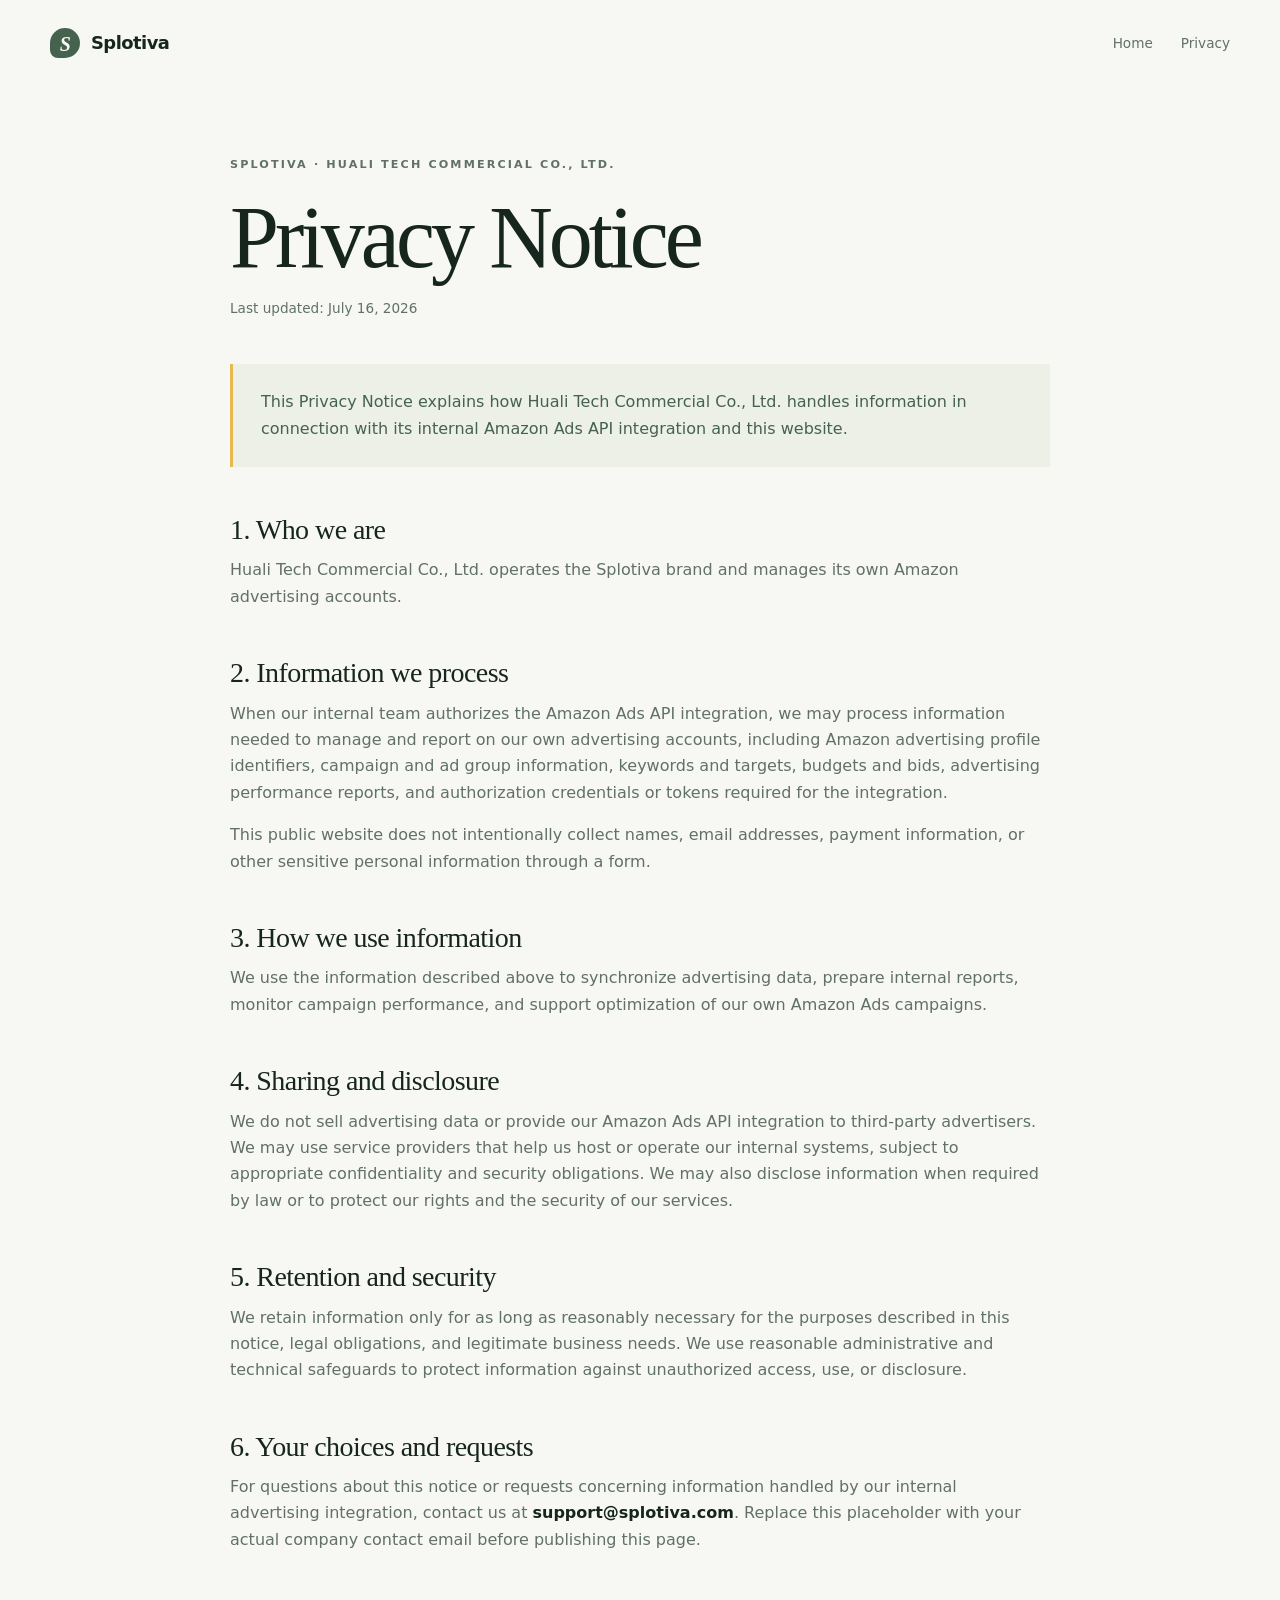
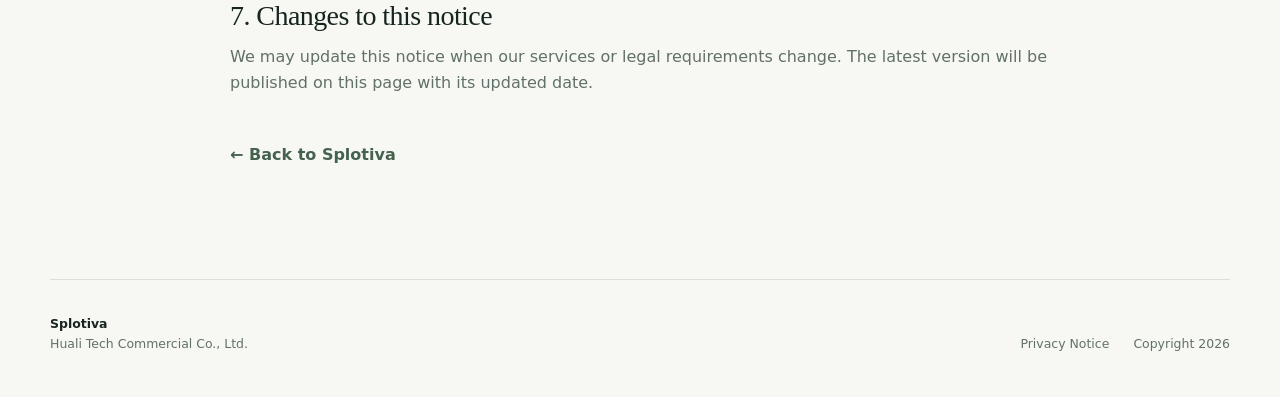
==== privacy.html @ e92fa5f4 "Create Splotiva website" ====
<!doctype html>
<html lang="en">
<head>
  <meta charset="utf-8">
  <meta name="viewport" content="width=device-width, initial-scale=1">
  <meta name="description" content="Privacy Notice for Splotiva and Huali Tech Commercial Co., Ltd.">
  <title>Privacy Notice | Splotiva</title>
  <link rel="stylesheet" href="styles.css">
</head>
<body>
  <header class="site-header">
    <a class="brand" href="index.html" aria-label="Splotiva home">
      <span class="brand-mark">S</span>
      <span>Splotiva</span>
    </a>
    <nav aria-label="Main navigation">
      <a href="index.html">Home</a>
      <a href="privacy.html" aria-current="page">Privacy</a>
    </nav>
  </header>

  <main class="legal-page">
    <p class="eyebrow">SPLOTIVA · HUALI TECH COMMERCIAL CO., LTD.</p>
    <h1>Privacy Notice</h1>
    <p class="updated">Last updated: July 16, 2026</p>

    <div class="legal-intro">This Privacy Notice explains how Huali Tech Commercial Co., Ltd. handles information in connection with its internal Amazon Ads API integration and this website.</div>

    <h2>1. Who we are</h2>
    <p>Huali Tech Commercial Co., Ltd. operates the Splotiva brand and manages its own Amazon advertising accounts.</p>

    <h2>2. Information we process</h2>
    <p>When our internal team authorizes the Amazon Ads API integration, we may process information needed to manage and report on our own advertising accounts, including Amazon advertising profile identifiers, campaign and ad group information, keywords and targets, budgets and bids, advertising performance reports, and authorization credentials or tokens required for the integration.</p>
    <p>This public website does not intentionally collect names, email addresses, payment information, or other sensitive personal information through a form.</p>

    <h2>3. How we use information</h2>
    <p>We use the information described above to synchronize advertising data, prepare internal reports, monitor campaign performance, and support optimization of our own Amazon Ads campaigns.</p>

    <h2>4. Sharing and disclosure</h2>
    <p>We do not sell advertising data or provide our Amazon Ads API integration to third-party advertisers. We may use service providers that help us host or operate our internal systems, subject to appropriate confidentiality and security obligations. We may also disclose information when required by law or to protect our rights and the security of our services.</p>

    <h2>5. Retention and security</h2>
    <p>We retain information only for as long as reasonably necessary for the purposes described in this notice, legal obligations, and legitimate business needs. We use reasonable administrative and technical safeguards to protect information against unauthorized access, use, or disclosure.</p>

    <h2>6. Your choices and requests</h2>
    <p>For questions about this notice or requests concerning information handled by our internal advertising integration, contact us at <strong>support@splotiva.com</strong>. Replace this placeholder with your actual company contact email before publishing this page.</p>

    <h2>7. Changes to this notice</h2>
    <p>We may update this notice when our services or legal requirements change. The latest version will be published on this page with its updated date.</p>

    <a class="back-link" href="index.html">← Back to Splotiva</a>
  </main>

  <footer class="site-footer">
    <div><strong>Splotiva</strong><br>Huali Tech Commercial Co., Ltd.</div>
    <div class="footer-links"><a href="privacy.html">Privacy Notice</a><span>Copyright 2026</span></div>
  </footer>
</body>
</html>
---- styles.css ----
:root {
  --ink: #17251f;
  --muted: #617068;
  --paper: #f7f8f3;
  --cream: #edf0e7;
  --sage: #b8c9b4;
  --moss: #45624f;
  --yellow: #e7b94e;
  --line: #d9e0d7;
  --serif: Georgia, 'Times New Roman', serif;
  --sans: Inter, ui-sans-serif, system-ui, -apple-system, BlinkMacSystemFont, 'Segoe UI', sans-serif;
}

* { box-sizing: border-box; }
html { scroll-behavior: smooth; }
body { margin: 0; color: var(--ink); background: var(--paper); font-family: var(--sans); line-height: 1.65; }
a { color: inherit; }
.site-header { width: min(1180px, calc(100% - 48px)); margin: 0 auto; padding: 28px 0; display: flex; align-items: center; justify-content: space-between; }
.brand { display: inline-flex; align-items: center; gap: 11px; text-decoration: none; font-weight: 800; letter-spacing: -.03em; font-size: 1.12rem; }
.brand-mark { display: grid; place-items: center; width: 30px; height: 30px; color: var(--paper); background: var(--moss); border-radius: 50% 50% 50% 8px; font-family: var(--serif); font-style: italic; font-size: 1.25rem; }
nav { display: flex; gap: 28px; font-size: .85rem; color: var(--muted); }
nav a, .footer-links a { text-decoration: none; }
nav a:hover, .footer-links a:hover, .back-link:hover { color: var(--moss); }
.hero { width: min(1180px, calc(100% - 48px)); min-height: 620px; margin: 0 auto; display: grid; grid-template-columns: 1fr .9fr; align-items: center; gap: 60px; }
.eyebrow { margin: 0 0 18px; color: var(--moss); font-size: .7rem; font-weight: 800; letter-spacing: .19em; }
h1, h2, h3, p { margin-top: 0; }
h1, h2 { font-family: var(--serif); font-weight: 400; letter-spacing: -.045em; line-height: 1.05; }
.hero h1 { margin-bottom: 28px; font-size: clamp(3.6rem, 7vw, 6.8rem); }
h1 em { color: var(--moss); font-style: italic; }
.hero-text { max-width: 440px; margin-bottom: 33px; color: var(--muted); font-size: 1.08rem; }
.button { display: inline-flex; align-items: center; gap: 16px; padding: 14px 21px; color: var(--paper); background: var(--ink); text-decoration: none; font-size: .85rem; transition: transform .2s ease, background .2s ease; }
.button:hover { background: var(--moss); transform: translateY(-2px); }
.hero-shape { position: relative; min-height: 440px; overflow: hidden; background: var(--cream); border-radius: 47% 53% 58% 42% / 45% 42% 58% 55%; }
.hero-shape::before { position: absolute; content: ''; inset: 12% 12% 12% 12%; border: 1px solid rgba(69, 98, 79, .35); border-radius: 50%; }
.shape-letter { position: absolute; inset: 0; display: grid; place-items: center; color: var(--moss); font-family: var(--serif); font-size: 16rem; font-style: italic; opacity: .82; }
.orb { position: absolute; border-radius: 50%; filter: blur(.2px); }
.orb-one { width: 150px; height: 150px; top: 11%; right: 8%; background: var(--yellow); opacity: .82; }
.orb-two { width: 210px; height: 210px; bottom: -4%; left: -5%; background: var(--sage); opacity: .84; }
.orb-three { width: 85px; height: 85px; top: 19%; left: 11%; background: var(--moss); opacity: .72; }
.section { width: min(1180px, calc(100% - 48px)); margin: 0 auto; padding: 105px 0; border-top: 1px solid var(--line); }
.split { display: grid; grid-template-columns: .9fr 1.1fr; gap: 80px; }
h2 { margin-bottom: 22px; font-size: clamp(2.6rem, 5vw, 4.8rem); }
.section-copy { max-width: 570px; color: var(--muted); font-size: 1.02rem; }
.section-copy p + p { margin-top: 20px; }
.market-section { display: grid; grid-template-columns: .9fr 1.1fr; gap: 80px; }
.market-grid { display: grid; grid-template-columns: repeat(3, 1fr); gap: 14px; align-self: end; }
.market-card { min-height: 182px; padding: 22px 18px; background: var(--cream); }
.market-card span { color: var(--moss); font-size: .7rem; font-weight: 800; }
.market-card h3 { margin: 35px 0 4px; font-size: 1rem; }
.market-card p { color: var(--muted); font-size: .78rem; }
.notice { width: min(1180px, calc(100% - 48px)); margin: 0 auto 105px; padding: 62px 68px; display: grid; grid-template-columns: .9fr 1.1fr; gap: 80px; color: var(--paper); background: var(--moss); }
.notice .eyebrow { color: var(--yellow); }
.notice h2 { margin-bottom: 0; }
.notice > p { align-self: center; margin: 0; color: #dce6db; }
.site-footer { width: min(1180px, calc(100% - 48px)); margin: 0 auto; padding: 34px 0 42px; border-top: 1px solid var(--line); display: flex; align-items: end; justify-content: space-between; color: var(--muted); font-size: .78rem; }
.site-footer strong { color: var(--ink); }
.footer-links { display: flex; gap: 24px; }
.legal-page { width: min(820px, calc(100% - 48px)); margin: 70px auto 110px; }
.legal-page h1 { margin-bottom: 12px; font-size: clamp(3rem, 7vw, 5.5rem); }
.updated { color: var(--muted); font-size: .85rem; }
.legal-intro { margin: 45px 0; padding: 25px 28px; border-left: 3px solid var(--yellow); background: var(--cream); color: var(--moss); }
.legal-page h2 { margin: 48px 0 13px; font-size: 1.75rem; letter-spacing: -.02em; }
.legal-page p { color: var(--muted); }
.legal-page strong { color: var(--ink); overflow-wrap: anywhere; }
.back-link { display: inline-block; margin-top: 30px; color: var(--moss); font-weight: 700; text-decoration: none; }

@media (max-width: 760px) {
  .site-header, .hero, .section, .notice, .site-footer, .legal-page { width: min(100% - 34px, 600px); }
  .site-header { padding: 20px 0; }
  nav { gap: 15px; }
  .hero { display: block; min-height: auto; padding: 75px 0 82px; }
  .hero-shape { min-height: 330px; margin-top: 55px; }
  .shape-letter { font-size: 11rem; }
  .split, .market-section, .notice { display: block; }
  .section { padding: 75px 0; }
  .split .section-copy { margin-top: 38px; }
  .market-grid { margin-top: 40px; }
  .market-card { min-height: 155px; padding: 17px 12px; }
  .market-card h3 { margin-top: 28px; font-size: .9rem; }
  .notice { margin-bottom: 75px; padding: 42px 28px; }
  .notice > p { margin-top: 30px; }
  .site-footer { gap: 22px; align-items: start; }
  .footer-links { display: block; text-align: right; }
  .footer-links span { display: block; margin-top: 8px; }
  .legal-page { margin-top: 45px; }
}
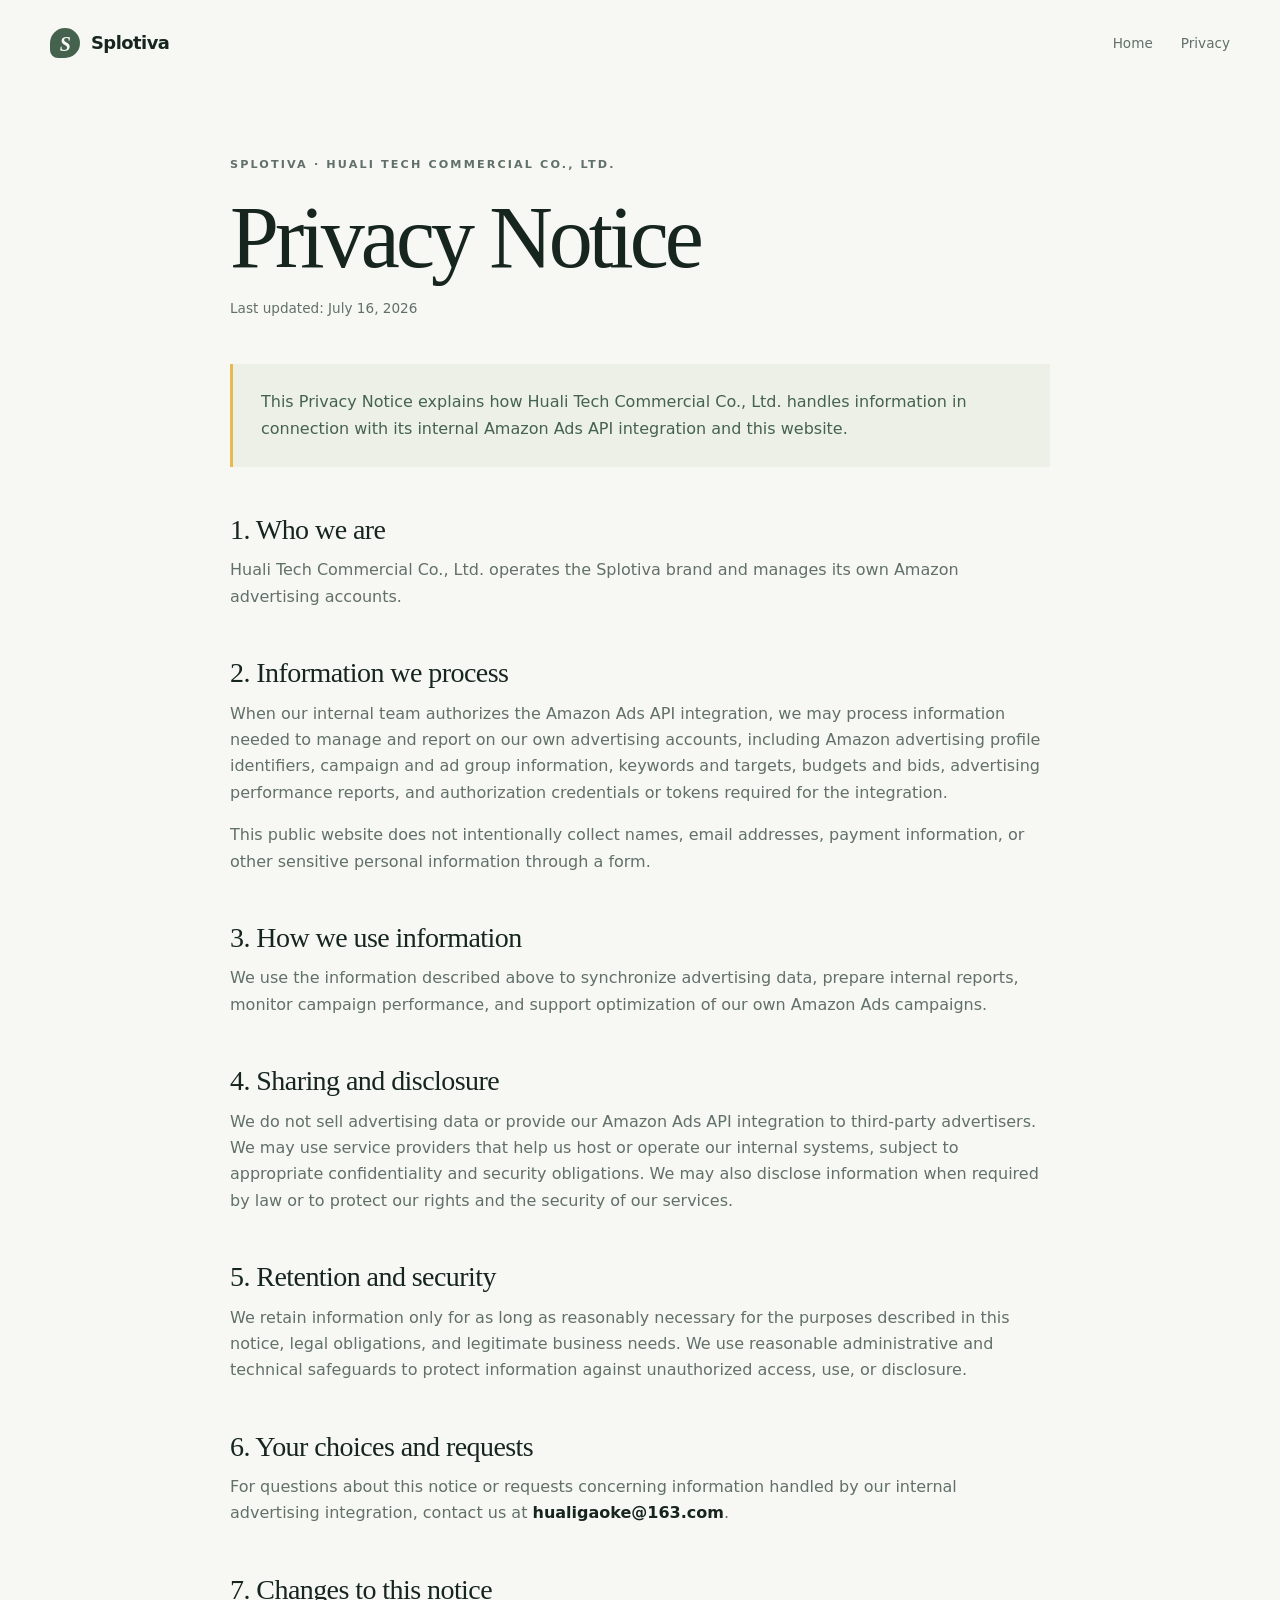
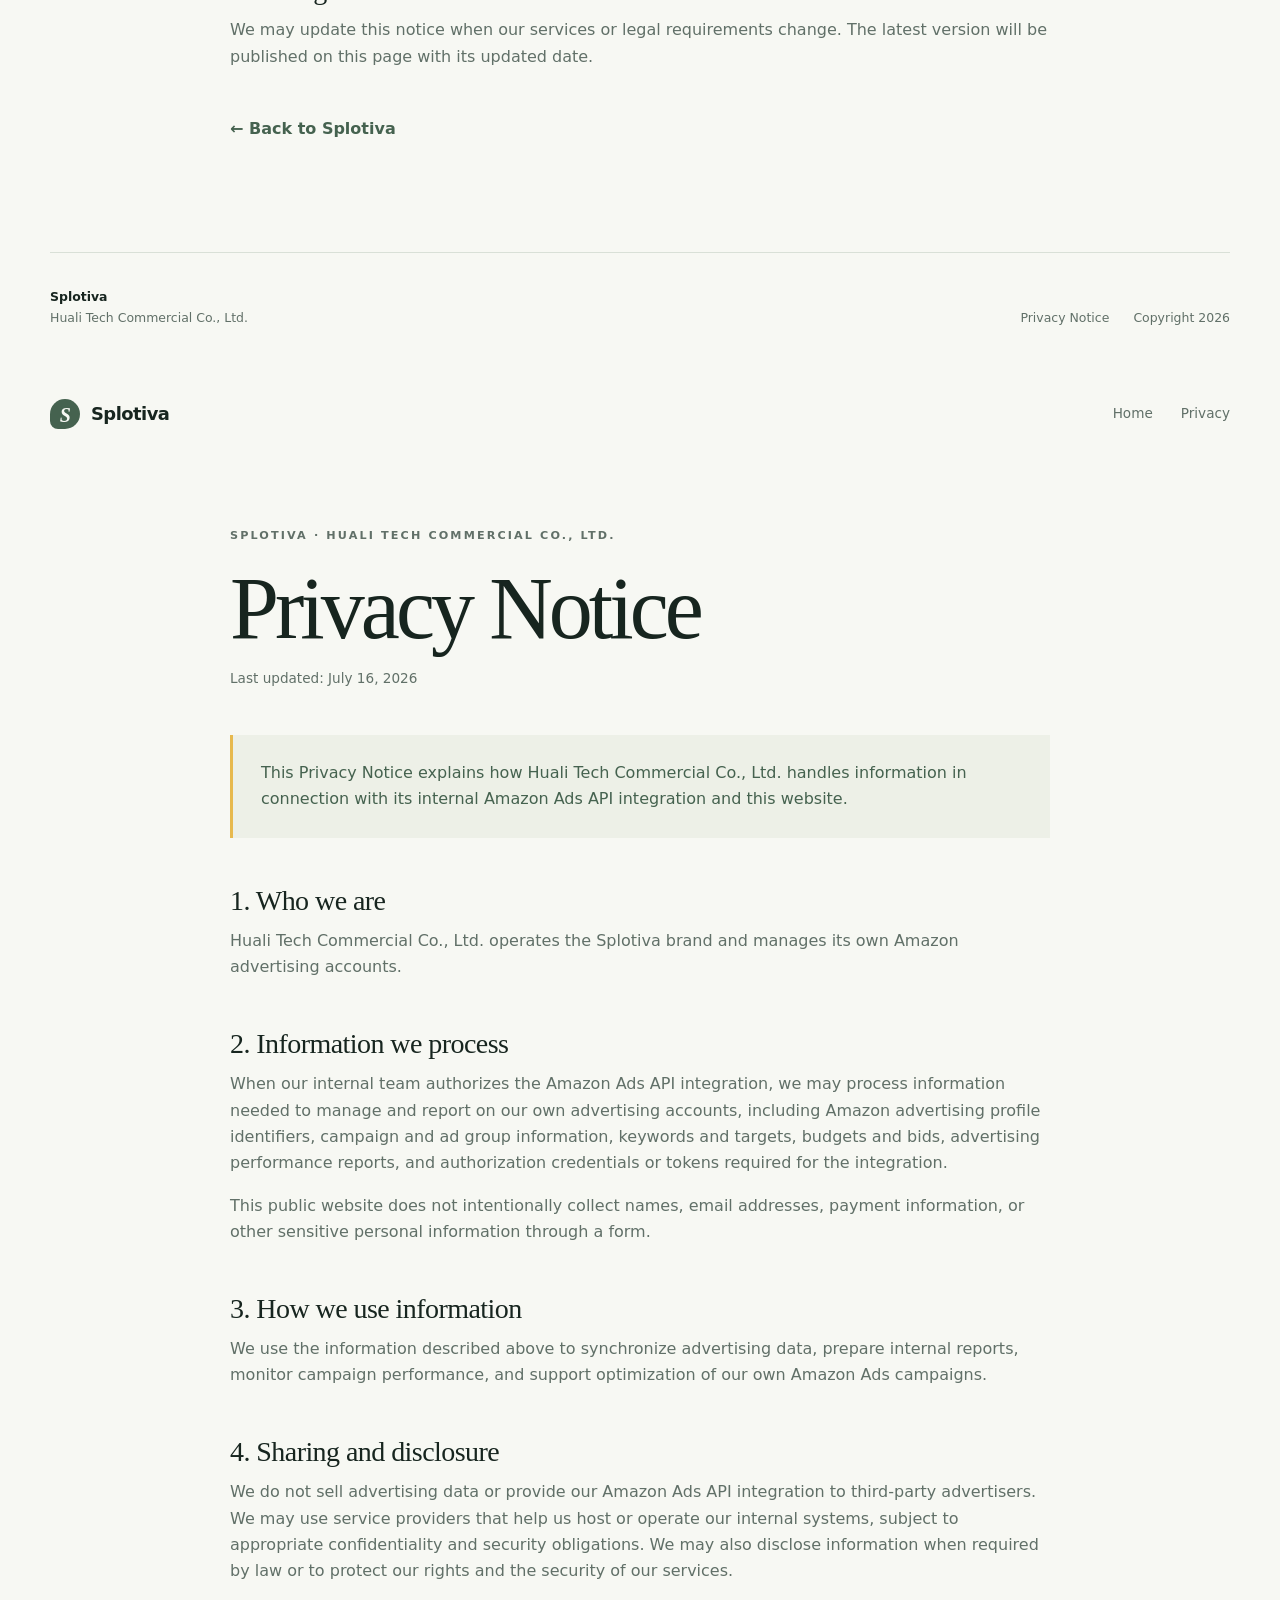
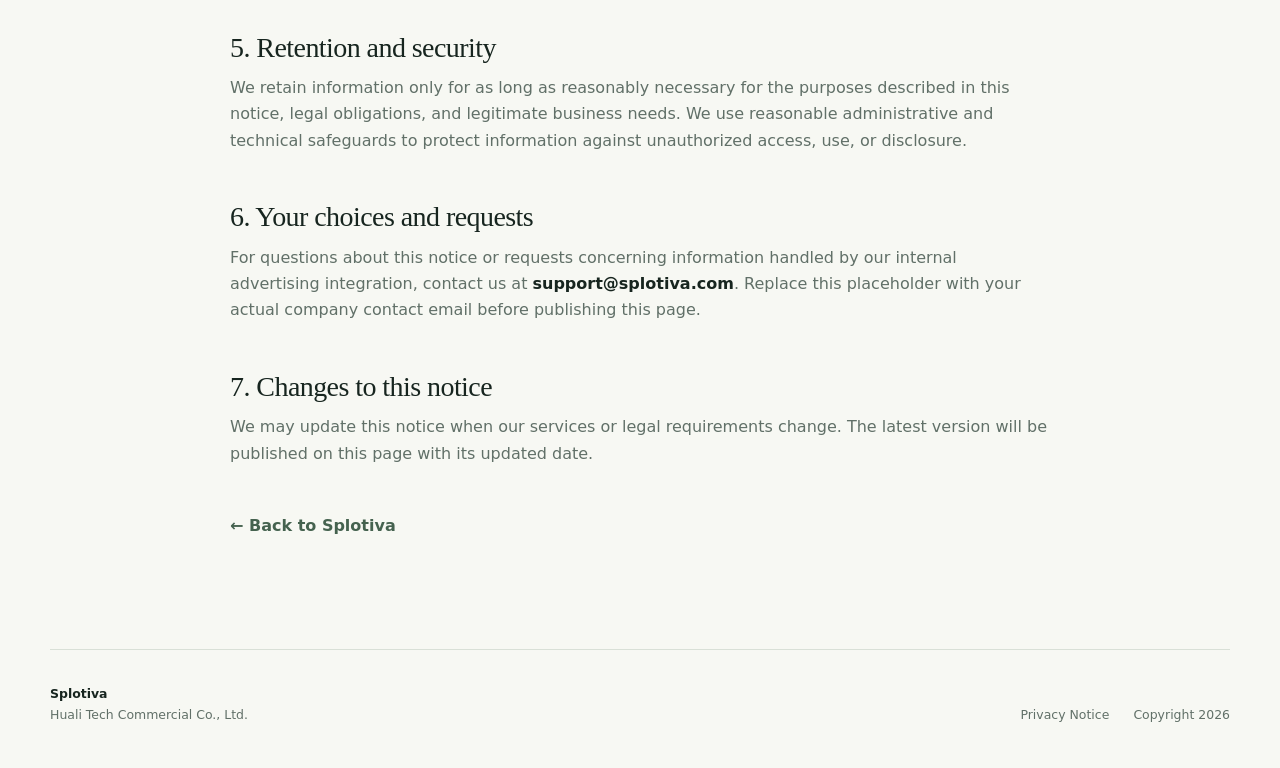
==== commit a6aef4d1: "Modify contact email and add back link in privacy.html Updated contact email in privacy notice and a" ====
--- a/privacy.html
+++ b/privacy.html
@@ -1,3 +1,62 @@
+<!doctype html>
+<html lang="en">
+<head>
+  <meta charset="utf-8">
+  <meta name="viewport" content="width=device-width, initial-scale=1">
+  <meta name="description" content="Privacy Notice for Splotiva and Huali Tech Commercial Co., Ltd.">
+  <title>Privacy Notice | Splotiva</title>
+  <link rel="stylesheet" href="styles.css">
+</head>
+<body>
+  <header class="site-header">
+    <a class="brand" href="index.html" aria-label="Splotiva home">
+      <span class="brand-mark">S</span>
+      <span>Splotiva</span>
+    </a>
+    <nav aria-label="Main navigation">
+      <a href="index.html">Home</a>
+      <a href="privacy.html" aria-current="page">Privacy</a>
+    </nav>
+  </header>
+
+  <main class="legal-page">
+    <p class="eyebrow">SPLOTIVA · HUALI TECH COMMERCIAL CO., LTD.</p>
+    <h1>Privacy Notice</h1>
+    <p class="updated">Last updated: July 16, 2026</p>
+
+    <div class="legal-intro">This Privacy Notice explains how Huali Tech Commercial Co., Ltd. handles information in connection with its internal Amazon Ads API integration and this website.</div>
+
+    <h2>1. Who we are</h2>
+    <p>Huali Tech Commercial Co., Ltd. operates the Splotiva brand and manages its own Amazon advertising accounts.</p>
+
+    <h2>2. Information we process</h2>
+    <p>When our internal team authorizes the Amazon Ads API integration, we may process information needed to manage and report on our own advertising accounts, including Amazon advertising profile identifiers, campaign and ad group information, keywords and targets, budgets and bids, advertising performance reports, and authorization credentials or tokens required for the integration.</p>
+    <p>This public website does not intentionally collect names, email addresses, payment information, or other sensitive personal information through a form.</p>
+
+    <h2>3. How we use information</h2>
+    <p>We use the information described above to synchronize advertising data, prepare internal reports, monitor campaign performance, and support optimization of our own Amazon Ads campaigns.</p>
+
+    <h2>4. Sharing and disclosure</h2>
+    <p>We do not sell advertising data or provide our Amazon Ads API integration to third-party advertisers. We may use service providers that help us host or operate our internal systems, subject to appropriate confidentiality and security obligations. We may also disclose information when required by law or to protect our rights and the security of our services.</p>
+
+    <h2>5. Retention and security</h2>
+    <p>We retain information only for as long as reasonably necessary for the purposes described in this notice, legal obligations, and legitimate business needs. We use reasonable administrative and technical safeguards to protect information against unauthorized access, use, or disclosure.</p>
+
+    <h2>6. Your choices and requests</h2>
+    <p>For questions about this notice or requests concerning information handled by our internal advertising integration, contact us at <strong>hualigaoke@163.com</strong>.</p>
+
+    <h2>7. Changes to this notice</h2>
+    <p>We may update this notice when our services or legal requirements change. The latest version will be published on this page with its updated date.</p>
+
+    <a class="back-link" href="index.html">← Back to Splotiva</a>
+  </main>
+
+  <footer class="site-footer">
+    <div><strong>Splotiva</strong><br>Huali Tech Commercial Co., Ltd.</div>
+    <div class="footer-links"><a href="privacy.html">Privacy Notice</a><span>Copyright 2026</span></div>
+  </footer>
+</body>
+</html>
 <!doctype html>
 <html lang="en">
 <head>
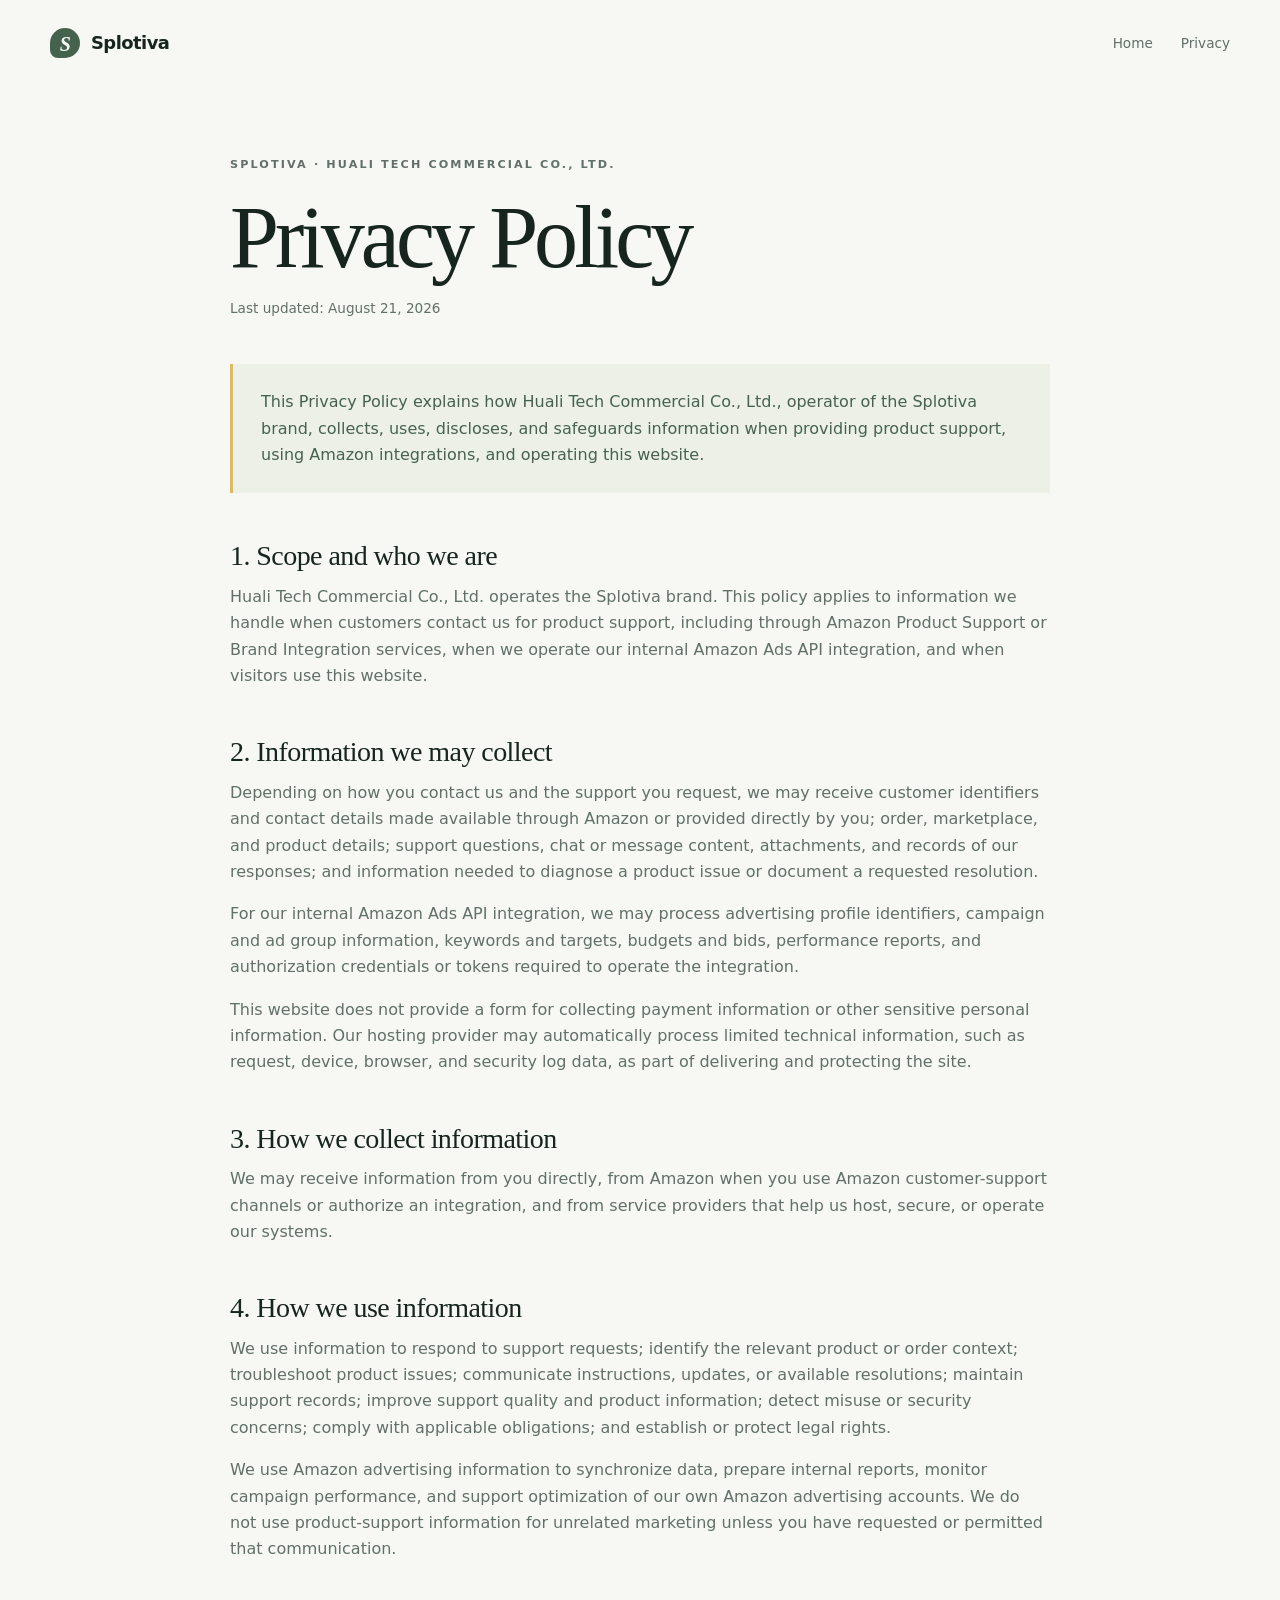
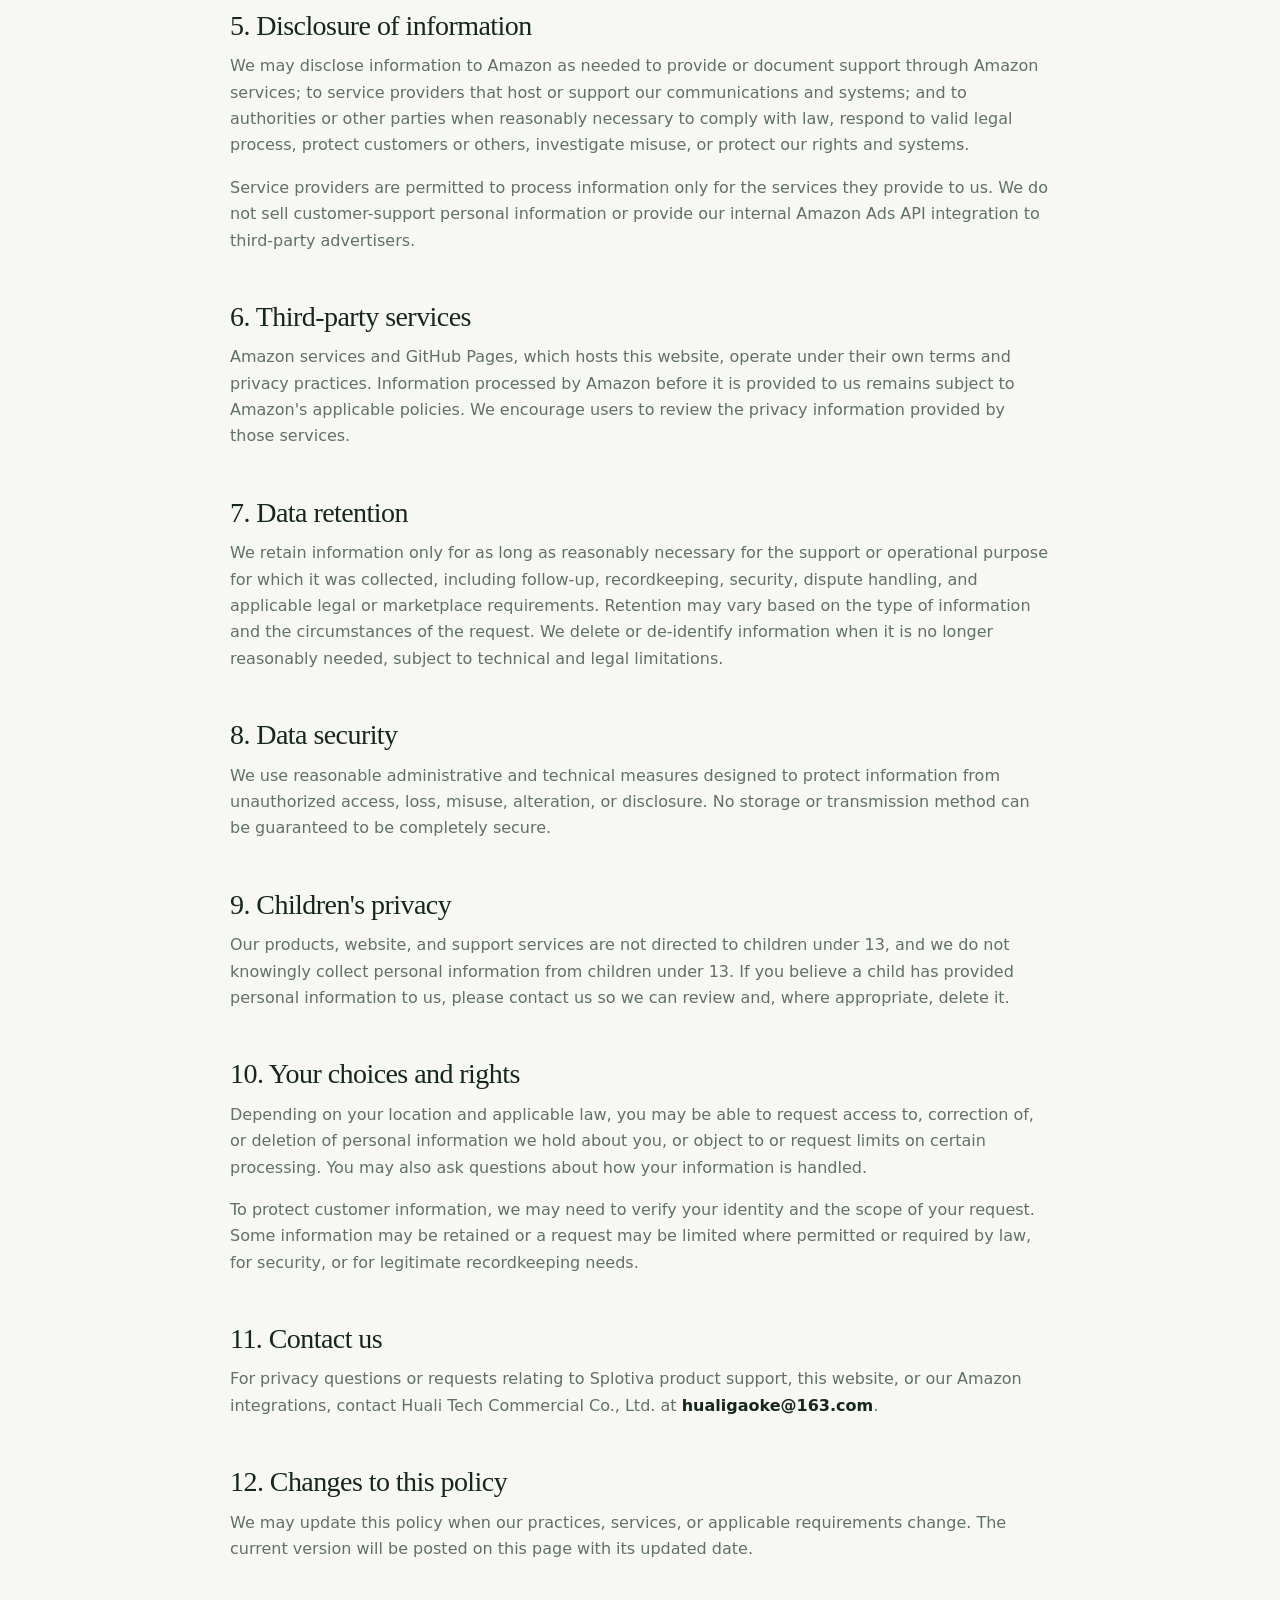
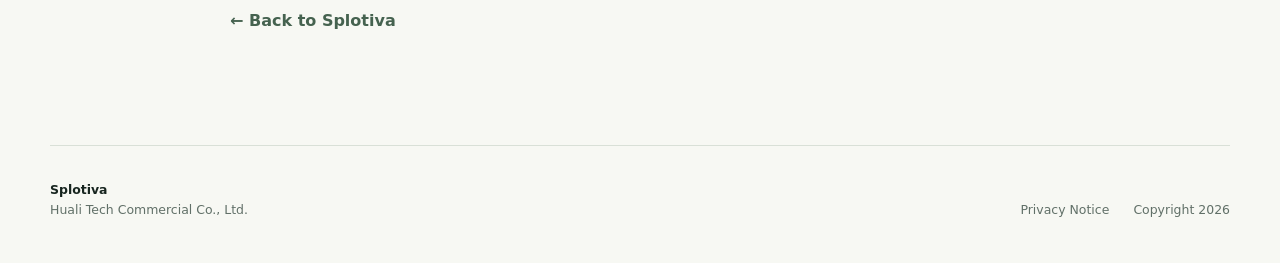
==== commit cd67271c: "Add Amazon product support privacy policy" ====
--- a/privacy.html
+++ b/privacy.html
@@ -3,8 +3,8 @@
 <head>
   <meta charset="utf-8">
   <meta name="viewport" content="width=device-width, initial-scale=1">
-  <meta name="description" content="Privacy Notice for Splotiva and Huali Tech Commercial Co., Ltd.">
-  <title>Privacy Notice | Splotiva</title>
+  <meta name="description" content="Privacy Policy for Splotiva customer support, Amazon integrations, and this website.">
+  <title>Privacy Policy | Splotiva</title>
   <link rel="stylesheet" href="styles.css">
 </head>
 <body>
@@ -21,32 +21,51 @@
 
   <main class="legal-page">
     <p class="eyebrow">SPLOTIVA · HUALI TECH COMMERCIAL CO., LTD.</p>
-    <h1>Privacy Notice</h1>
-    <p class="updated">Last updated: July 16, 2026</p>
+    <h1>Privacy Policy</h1>
+    <p class="updated">Last updated: August 21, 2026</p>
 
-    <div class="legal-intro">This Privacy Notice explains how Huali Tech Commercial Co., Ltd. handles information in connection with its internal Amazon Ads API integration and this website.</div>
+    <div class="legal-intro">This Privacy Policy explains how Huali Tech Commercial Co., Ltd., operator of the Splotiva brand, collects, uses, discloses, and safeguards information when providing product support, using Amazon integrations, and operating this website.</div>
 
-    <h2>1. Who we are</h2>
-    <p>Huali Tech Commercial Co., Ltd. operates the Splotiva brand and manages its own Amazon advertising accounts.</p>
+    <h2>1. Scope and who we are</h2>
+    <p>Huali Tech Commercial Co., Ltd. operates the Splotiva brand. This policy applies to information we handle when customers contact us for product support, including through Amazon Product Support or Brand Integration services, when we operate our internal Amazon Ads API integration, and when visitors use this website.</p>
 
-    <h2>2. Information we process</h2>
-    <p>When our internal team authorizes the Amazon Ads API integration, we may process information needed to manage and report on our own advertising accounts, including Amazon advertising profile identifiers, campaign and ad group information, keywords and targets, budgets and bids, advertising performance reports, and authorization credentials or tokens required for the integration.</p>
-    <p>This public website does not intentionally collect names, email addresses, payment information, or other sensitive personal information through a form.</p>
+    <h2>2. Information we may collect</h2>
+    <p>Depending on how you contact us and the support you request, we may receive customer identifiers and contact details made available through Amazon or provided directly by you; order, marketplace, and product details; support questions, chat or message content, attachments, and records of our responses; and information needed to diagnose a product issue or document a requested resolution.</p>
+    <p>For our internal Amazon Ads API integration, we may process advertising profile identifiers, campaign and ad group information, keywords and targets, budgets and bids, performance reports, and authorization credentials or tokens required to operate the integration.</p>
+    <p>This website does not provide a form for collecting payment information or other sensitive personal information. Our hosting provider may automatically process limited technical information, such as request, device, browser, and security log data, as part of delivering and protecting the site.</p>
 
-    <h2>3. How we use information</h2>
-    <p>We use the information described above to synchronize advertising data, prepare internal reports, monitor campaign performance, and support optimization of our own Amazon Ads campaigns.</p>
+    <h2>3. How we collect information</h2>
+    <p>We may receive information from you directly, from Amazon when you use Amazon customer-support channels or authorize an integration, and from service providers that help us host, secure, or operate our systems.</p>
 
-    <h2>4. Sharing and disclosure</h2>
-    <p>We do not sell advertising data or provide our Amazon Ads API integration to third-party advertisers. We may use service providers that help us host or operate our internal systems, subject to appropriate confidentiality and security obligations. We may also disclose information when required by law or to protect our rights and the security of our services.</p>
+    <h2>4. How we use information</h2>
+    <p>We use information to respond to support requests; identify the relevant product or order context; troubleshoot product issues; communicate instructions, updates, or available resolutions; maintain support records; improve support quality and product information; detect misuse or security concerns; comply with applicable obligations; and establish or protect legal rights.</p>
+    <p>We use Amazon advertising information to synchronize data, prepare internal reports, monitor campaign performance, and support optimization of our own Amazon advertising accounts. We do not use product-support information for unrelated marketing unless you have requested or permitted that communication.</p>
 
-    <h2>5. Retention and security</h2>
-    <p>We retain information only for as long as reasonably necessary for the purposes described in this notice, legal obligations, and legitimate business needs. We use reasonable administrative and technical safeguards to protect information against unauthorized access, use, or disclosure.</p>
+    <h2>5. Disclosure of information</h2>
+    <p>We may disclose information to Amazon as needed to provide or document support through Amazon services; to service providers that host or support our communications and systems; and to authorities or other parties when reasonably necessary to comply with law, respond to valid legal process, protect customers or others, investigate misuse, or protect our rights and systems.</p>
+    <p>Service providers are permitted to process information only for the services they provide to us. We do not sell customer-support personal information or provide our internal Amazon Ads API integration to third-party advertisers.</p>
 
-    <h2>6. Your choices and requests</h2>
-    <p>For questions about this notice or requests concerning information handled by our internal advertising integration, contact us at <strong>hualigaoke@163.com</strong>.</p>
+    <h2>6. Third-party services</h2>
+    <p>Amazon services and GitHub Pages, which hosts this website, operate under their own terms and privacy practices. Information processed by Amazon before it is provided to us remains subject to Amazon's applicable policies. We encourage users to review the privacy information provided by those services.</p>
 
-    <h2>7. Changes to this notice</h2>
-    <p>We may update this notice when our services or legal requirements change. The latest version will be published on this page with its updated date.</p>
+    <h2>7. Data retention</h2>
+    <p>We retain information only for as long as reasonably necessary for the support or operational purpose for which it was collected, including follow-up, recordkeeping, security, dispute handling, and applicable legal or marketplace requirements. Retention may vary based on the type of information and the circumstances of the request. We delete or de-identify information when it is no longer reasonably needed, subject to technical and legal limitations.</p>
+
+    <h2>8. Data security</h2>
+    <p>We use reasonable administrative and technical measures designed to protect information from unauthorized access, loss, misuse, alteration, or disclosure. No storage or transmission method can be guaranteed to be completely secure.</p>
+
+    <h2>9. Children's privacy</h2>
+    <p>Our products, website, and support services are not directed to children under 13, and we do not knowingly collect personal information from children under 13. If you believe a child has provided personal information to us, please contact us so we can review and, where appropriate, delete it.</p>
+
+    <h2>10. Your choices and rights</h2>
+    <p>Depending on your location and applicable law, you may be able to request access to, correction of, or deletion of personal information we hold about you, or object to or request limits on certain processing. You may also ask questions about how your information is handled.</p>
+    <p>To protect customer information, we may need to verify your identity and the scope of your request. Some information may be retained or a request may be limited where permitted or required by law, for security, or for legitimate recordkeeping needs.</p>
+
+    <h2>11. Contact us</h2>
+    <p>For privacy questions or requests relating to Splotiva product support, this website, or our Amazon integrations, contact Huali Tech Commercial Co., Ltd. at <strong>hualigaoke@163.com</strong>.</p>
+
+    <h2>12. Changes to this policy</h2>
+    <p>We may update this policy when our practices, services, or applicable requirements change. The current version will be posted on this page with its updated date.</p>
 
     <a class="back-link" href="index.html">← Back to Splotiva</a>
   </main>
@@ -57,62 +76,3 @@
   </footer>
 </body>
 </html>
-<!doctype html>
-<html lang="en">
-<head>
-  <meta charset="utf-8">
-  <meta name="viewport" content="width=device-width, initial-scale=1">
-  <meta name="description" content="Privacy Notice for Splotiva and Huali Tech Commercial Co., Ltd.">
-  <title>Privacy Notice | Splotiva</title>
-  <link rel="stylesheet" href="styles.css">
-</head>
-<body>
-  <header class="site-header">
-    <a class="brand" href="index.html" aria-label="Splotiva home">
-      <span class="brand-mark">S</span>
-      <span>Splotiva</span>
-    </a>
-    <nav aria-label="Main navigation">
-      <a href="index.html">Home</a>
-      <a href="privacy.html" aria-current="page">Privacy</a>
-    </nav>
-  </header>
-
-  <main class="legal-page">
-    <p class="eyebrow">SPLOTIVA · HUALI TECH COMMERCIAL CO., LTD.</p>
-    <h1>Privacy Notice</h1>
-    <p class="updated">Last updated: July 16, 2026</p>
-
-    <div class="legal-intro">This Privacy Notice explains how Huali Tech Commercial Co., Ltd. handles information in connection with its internal Amazon Ads API integration and this website.</div>
-
-    <h2>1. Who we are</h2>
-    <p>Huali Tech Commercial Co., Ltd. operates the Splotiva brand and manages its own Amazon advertising accounts.</p>
-
-    <h2>2. Information we process</h2>
-    <p>When our internal team authorizes the Amazon Ads API integration, we may process information needed to manage and report on our own advertising accounts, including Amazon advertising profile identifiers, campaign and ad group information, keywords and targets, budgets and bids, advertising performance reports, and authorization credentials or tokens required for the integration.</p>
-    <p>This public website does not intentionally collect names, email addresses, payment information, or other sensitive personal information through a form.</p>
-
-    <h2>3. How we use information</h2>
-    <p>We use the information described above to synchronize advertising data, prepare internal reports, monitor campaign performance, and support optimization of our own Amazon Ads campaigns.</p>
-
-    <h2>4. Sharing and disclosure</h2>
-    <p>We do not sell advertising data or provide our Amazon Ads API integration to third-party advertisers. We may use service providers that help us host or operate our internal systems, subject to appropriate confidentiality and security obligations. We may also disclose information when required by law or to protect our rights and the security of our services.</p>
-
-    <h2>5. Retention and security</h2>
-    <p>We retain information only for as long as reasonably necessary for the purposes described in this notice, legal obligations, and legitimate business needs. We use reasonable administrative and technical safeguards to protect information against unauthorized access, use, or disclosure.</p>
-
-    <h2>6. Your choices and requests</h2>
-    <p>For questions about this notice or requests concerning information handled by our internal advertising integration, contact us at <strong>support@splotiva.com</strong>. Replace this placeholder with your actual company contact email before publishing this page.</p>
-
-    <h2>7. Changes to this notice</h2>
-    <p>We may update this notice when our services or legal requirements change. The latest version will be published on this page with its updated date.</p>
-
-    <a class="back-link" href="index.html">← Back to Splotiva</a>
-  </main>
-
-  <footer class="site-footer">
-    <div><strong>Splotiva</strong><br>Huali Tech Commercial Co., Ltd.</div>
-    <div class="footer-links"><a href="privacy.html">Privacy Notice</a><span>Copyright 2026</span></div>
-  </footer>
-</body>
-</html>
